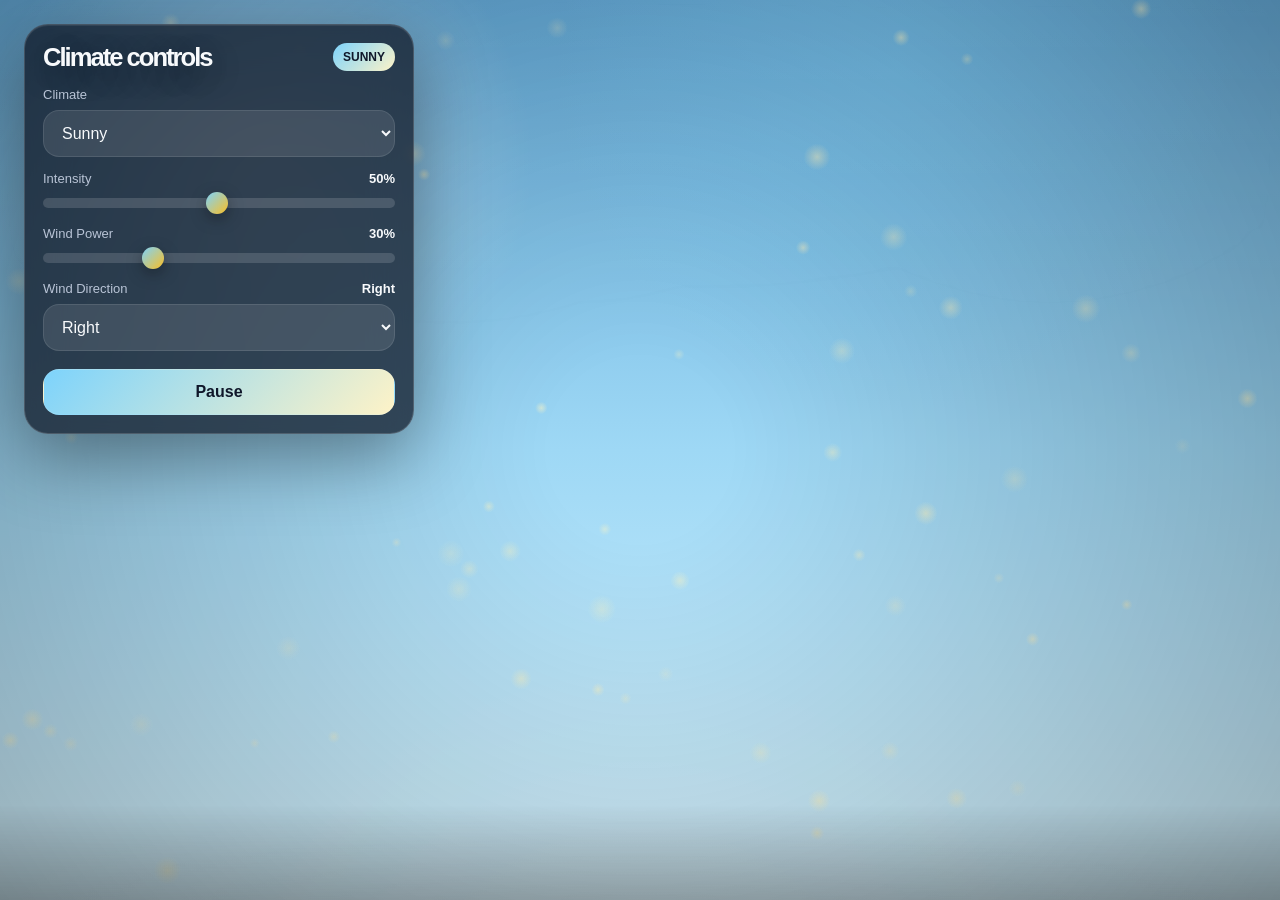
==== index.html @ f3019451 "Motor de Clima na Web, inicio do projeto. *em desenvolvimento*" ====
<!DOCTYPE html>
<html>

<head>
    <meta charset="UTF-8" />
    <meta name="viewport" content="width=device-width, initial-scale=1.0" />
    <title>Climate</title>
    <link rel="stylesheet" href="style.css">
    <link rel="shortcut icon" href="favicon.ico" type="image/x-icon">
</head>

<body class="sunny">
    <canvas id="climateCanvas"></canvas>

    <div class="cloud-layer"></div>
    <div class="flash" id="flash"></div>
    <div class="scene-glow"></div>
    <div class="ground"></div>

    <aside class="panel">
        <div class="panel-header">
            <h1><strong>Climate controls</strong></h1>
            <div class="badge" id="badge">SUNNY</div>
        </div>

        <div class="control">
            <label for="climateOptions">
                Climate
            </label>
            <select id="climateOptions">
                <option value="sunny">Sunny</option>
                <option value="rain">Rain</option>
                <option value="storm">Storm</option>
                <option value="snow">Snow</option>
                <option value="autumn">Autumn Breeze</option>
                <option value="petals">Gale of Petals</option>
            </select>
        </div>

        <div class="control">
            <label for="intensity">
                Intensity
                <span id="intensityValue">50%</span>
            </label>
            <input id="intensity" type="range" min="1" max="100" value="50" />
        </div>

        <div class="control">
            <label for="windPower">
                Wind Power
                <span id="windPowerValue">30%</span>
            </label>
            <input id="windPower" type="range" min="0" max="100" value="30" />
        </div>

        <div class="control">
            <label for="windDirection">
                Wind Direction
                <span id="windDirectionName">Right</span>
            </label>
            <select id="windDirection">
                <option value="right">Right</option>
                <option value="left">Left</option>
            </select>
        </div>

        <button class="primary" id="controlBtn">Pause</button>
    </aside>
    
    <script src="utils.js"></script>
    <script src="main.js"></script>
</body>

</html>
---- style.css ----
:root {
    --panel-bg: rgba(12, 18, 32, 0.72);
    --panel-border: rgba(255, 255, 255, 0.16);
    --text: #f8fafc;
    --muted: #b9c4d6;
    --accent: #7dd3fc;
}

* {
    margin: 0;
    padding: 0;
    box-sizing: border-box;
}

html,
body {
    width: 100%;
    height: 100%;
    margin: 0;
    overflow: hidden;
    font-family: Arial, Helvetica, sans-serif;
    background: #0f172a;
    color: var(--text);
}

select,
input[type="range"],
button {
    width: 100%;
    border: none;
    outline: none;
    font: inherit;
}

select {
    padding: 13px 14px;
    border-radius: 16px;
    color: var(--text);
    background: rgba(255, 255, 255, 0.10);
    border: 1px solid rgba(255, 255, 255, 0.10);
    cursor: pointer;
}

option {
    background: #111827;
    color: white;
}

input[type="range"] {
    appearance: none;
    height: 10px;
    border-radius: 999px;
    background: rgba(255, 255, 255, 0.14);
    cursor: pointer;
}

input[type="range"]::-webkit-slider-thumb {
    appearance: none;
    width: 22px;
    height: 22px;
    border-radius: 50%;
    background: linear-gradient(135deg, #7dd3fc, #fbbf24);
    box-shadow: 0 5px 16px rgba(0, 0, 0, 0.35);
}

button {
    color: #0f172a;
    font-weight: 800;
    margin-top: 18px;
    padding: 13px 14px;
    border-radius: 16px;
    border: 1px solid rgba(255, 255, 255, 0.11);
    background: linear-gradient(135deg, #7dd3fc, #fef3c7);
    cursor: pointer;
    transition: all 0.2s ease-in-out;

    &:hover {
        transform: translateY(-1px);
        background: #7dd3fc;
    }

    &:active {
        transform: translateY(-1px) scale(0.98);
    }
}

canvas {
    position: fixed;
    inset: 0;
    width: 100%;
    height: 100%;
    display: block;
}

body {
    &.sunny .cloud-layer {
        opacity: 0.04;
    }

    &.rain .cloud-layer {
        opacity: 0.35;
    }

    &.storm .cloud-layer {
        opacity: 0.95;
    }

    &.snow .cloud-layer {
        opacity: 0.58;
        filter: blur(12px);
    }

    &.autumn .cloud-layer {
        opacity: 0.16;
    }

    &.petals .cloud-layer {
        opacity: 0.18;
        filter: blur(10px);
    }
}

.flash {
    position: fixed;
    inset: 0;
    pointer-events: none;
    z-index: 2;
    opacity: 0;
    background: rgba(220, 238, 255, 0.95);
    mix-blend-mode: screen;
}

.cloud-layer {
    position: fixed;
    inset: 0;
    pointer-events: none;
    z-index: 1;
    opacity: 0.35;
    transition: opacity 0.7s ease;
    background:
        radial-gradient(ellipse at 15% 18%, rgba(255, 255, 255, 0.13), transparent 34%),
        radial-gradient(ellipse at 45% 14%, rgba(255, 255, 255, 0.11), transparent 35%),
        radial-gradient(ellipse at 82% 20%, rgba(255, 255, 255, 0.12), transparent 34%),
        linear-gradient(180deg, rgba(255, 255, 255, 0.06), transparent 45%);
    filter: blur(8px);
    animation: cloudsMove 18s linear infinite alternate;
}

@keyframes cloudsMove {
    from {
        transform: translateX(-2%);
    }

    to {
        transform: translateX(3%);
    }
}

.scene-glow {
    position: fixed;
    inset: 0;
    pointer-events: none;
    background:
        radial-gradient(circle at 50% 120%, rgba(255, 255, 255, 0.08), transparent 35%),
        linear-gradient(180deg, rgba(255, 255, 255, 0.04), transparent 35%);
    mix-blend-mode: screen;
}

.ground {
    position: fixed;
    left: 0;
    right: 0;
    bottom: 0;
    height: 95px;
    pointer-events: none;
    background:
        linear-gradient(180deg, transparent, rgba(0, 0, 0, 0.28)),
        radial-gradient(ellipse at center bottom, rgba(255, 255, 255, 0.08), transparent 70%);
}

/* ------------------------------------------------------------------------------ */
/* --------------------------------     PANEL     ------------------------------- */
/* ------------------------------------------------------------------------------ */
aside.panel {
    position: fixed;
    left: 24px;
    top: 24px;

    width: 390px;
    padding: 18px;
    border: 1px solid var(--panel-border);
    border-radius: 24px;
    background: var(--panel-bg);
    backdrop-filter: blur(20px);
    z-index: 5;
    box-shadow:
        0 24px 70px rgba(0, 0, 0, 0.38),
        inset 0 1px 0 rgba(255, 255, 255, 0.08);

    .panel-header {
        margin-bottom: 16px;
        display: flex;
        align-items: center;
        justify-content: space-between;
        gap: 14px;

        h1 {
            font-size: 1.6em;
            letter-spacing: -2px;
            line-height: 0.95;
            text-shadow: 0 8px 30px rgba(0, 0, 0, 0.45);
        }

        .badge {
            background: linear-gradient(135deg, #7dd3fc, #fef3c7);
            border-radius: 999px;
            padding: 7px 10px;
            font-size: 12px;
            color: #0f172a;
            font-weight: 800;
            white-space: nowrap;
        }
    }

    .control {
        margin-top: 14px;

        label {
            margin-bottom: 8px;
            color: var(--muted);
            font-size: 13px;

            display: flex;
            justify-content: space-between;
            gap: 12px;

            span:last-child {
                color: var(--text);
                font-weight: 700;
            }
        }
    }
}

@media (max-width: 720px) {
    /* FAZER UM DESIGN PARA O USUÁRIO INFORMANDO QUE É NECESSÁRIO UMA VIEWPORT(TELA) DE LARGURA MAIOR*/
    body {
        display: none;
    }
}
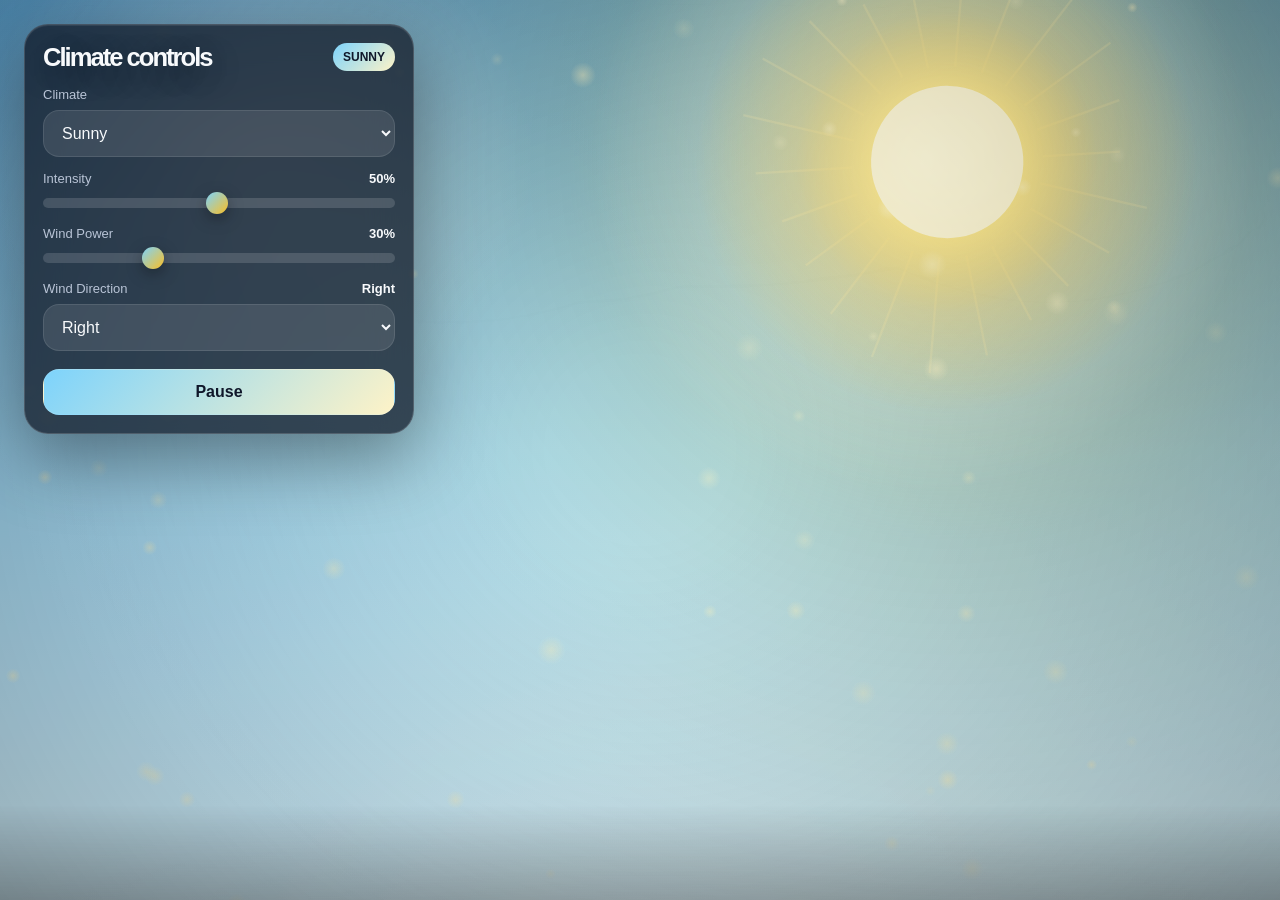
==== commit ec144e01: "Adicionado o Sol no clima ensolarado! Melhorias de design, de lógica e correções de muitos bugs enco" ====
--- a/index.html
+++ b/index.html
@@ -1,5 +1,5 @@
 <!DOCTYPE html>
-<html>
+<html lang="pt-BR">
 
 <head>
     <meta charset="UTF-8" />
@@ -61,14 +61,17 @@
             <select id="windDirection">
                 <option value="right">Right</option>
                 <option value="left">Left</option>
+                <option value="diagonal_right">Diagonal Right</option>
+                <option value="diagonal_left">Diagonal Left</option>
+                <option value="swirl">Swirl</option>
             </select>
         </div>
 
         <button class="primary" id="controlBtn">Pause</button>
     </aside>
-    
+
     <script src="utils.js"></script>
     <script src="main.js"></script>
 </body>
 
-</html>+</html>
--- a/style.css
+++ b/style.css
@@ -1,250 +1,297 @@
 :root {
-    --panel-bg: rgba(12, 18, 32, 0.72);
-    --panel-border: rgba(255, 255, 255, 0.16);
-    --text: #f8fafc;
-    --muted: #b9c4d6;
-    --accent: #7dd3fc;
+  --panel-bg: rgba(12, 18, 32, 0.72);
+  --panel-border: rgba(255, 255, 255, 0.16);
+  --text: #f8fafc;
+  --muted: #b9c4d6;
+  --accent: #7dd3fc;
 }
 
 * {
-    margin: 0;
-    padding: 0;
-    box-sizing: border-box;
+  margin: 0;
+  padding: 0;
+  box-sizing: border-box;
 }
 
 html,
 body {
-    width: 100%;
-    height: 100%;
-    margin: 0;
-    overflow: hidden;
-    font-family: Arial, Helvetica, sans-serif;
-    background: #0f172a;
-    color: var(--text);
+  width: 100%;
+  height: 100%;
+  margin: 0;
+  overflow: hidden;
+  font-family: Arial, Helvetica, sans-serif;
+  background: #0f172a;
+  color: var(--text);
 }
 
 select,
 input[type="range"],
 button {
-    width: 100%;
-    border: none;
-    outline: none;
-    font: inherit;
+  width: 100%;
+  border: none;
+  outline: none;
+  font: inherit;
 }
 
 select {
-    padding: 13px 14px;
-    border-radius: 16px;
-    color: var(--text);
-    background: rgba(255, 255, 255, 0.10);
-    border: 1px solid rgba(255, 255, 255, 0.10);
-    cursor: pointer;
+  padding: 13px 14px;
+  border-radius: 16px;
+  color: var(--text);
+  background: rgba(255, 255, 255, 0.1);
+  border: 1px solid rgba(255, 255, 255, 0.1);
+  cursor: pointer;
 }
 
 option {
-    background: #111827;
-    color: white;
+  background: #111827;
+  color: white;
 }
 
 input[type="range"] {
-    appearance: none;
-    height: 10px;
-    border-radius: 999px;
-    background: rgba(255, 255, 255, 0.14);
-    cursor: pointer;
+  appearance: none;
+  height: 10px;
+  border-radius: 999px;
+  background: rgba(255, 255, 255, 0.14);
+  cursor: pointer;
 }
 
 input[type="range"]::-webkit-slider-thumb {
-    appearance: none;
-    width: 22px;
-    height: 22px;
-    border-radius: 50%;
-    background: linear-gradient(135deg, #7dd3fc, #fbbf24);
-    box-shadow: 0 5px 16px rgba(0, 0, 0, 0.35);
+  appearance: none;
+  width: 22px;
+  height: 22px;
+  border-radius: 50%;
+  background: linear-gradient(135deg, #7dd3fc, #fbbf24);
+  box-shadow: 0 5px 16px rgba(0, 0, 0, 0.35);
+}
+
+input[type="range"]::-moz-range-thumb {
+  width: 22px;
+  height: 22px;
+  border: none;
+  border-radius: 50%;
+  background: linear-gradient(135deg, #7dd3fc, #fbbf24);
+  box-shadow: 0 5px 16px rgba(0, 0, 0, 0.35);
 }
 
 button {
-    color: #0f172a;
-    font-weight: 800;
-    margin-top: 18px;
-    padding: 13px 14px;
-    border-radius: 16px;
-    border: 1px solid rgba(255, 255, 255, 0.11);
-    background: linear-gradient(135deg, #7dd3fc, #fef3c7);
-    cursor: pointer;
-    transition: all 0.2s ease-in-out;
-
-    &:hover {
-        transform: translateY(-1px);
-        background: #7dd3fc;
-    }
-
-    &:active {
-        transform: translateY(-1px) scale(0.98);
-    }
+  color: #0f172a;
+  font-weight: 800;
+  margin-top: 18px;
+  padding: 13px 14px;
+  border-radius: 16px;
+  border: 1px solid rgba(255, 255, 255, 0.11);
+  background: linear-gradient(135deg, #7dd3fc, #fef3c7);
+  cursor: pointer;
+  transition: all 0.2s ease-in-out;
+}
+
+button:hover {
+  transform: translateY(-1px);
+  background: #7dd3fc;
+}
+
+button:active {
+  transform: translateY(-1px) scale(0.98);
 }
 
 canvas {
+  position: fixed;
+  inset: 0;
+  width: 100%;
+  height: 100%;
+  display: block;
+}
+
+body.sunny .cloud-layer {
+  opacity: 0.04;
+}
+
+body.rain .cloud-layer {
+  opacity: 0.35;
+}
+
+body.storm .cloud-layer {
+  opacity: 0.95;
+}
+
+body.snow .cloud-layer {
+  opacity: 0.22;
+  filter: blur(18px);
+  background:
+    radial-gradient(ellipse at 18% 16%, rgba(255, 255, 255, 0.2), transparent 38%),
+    radial-gradient(ellipse at 54% 12%, rgba(230, 244, 252, 0.18), transparent 42%),
+    radial-gradient(ellipse at 86% 20%, rgba(255, 255, 255, 0.18), transparent 38%),
+    linear-gradient(180deg, rgba(255, 255, 255, 0.1), transparent 48%);
+}
+
+body.autumn .cloud-layer {
+  opacity: 0.16;
+}
+
+body.petals .cloud-layer {
+  opacity: 0.16;
+  filter: blur(10px);
+}
+
+.flash {
+  position: fixed;
+  inset: 0;
+  pointer-events: none;
+  z-index: 2;
+  opacity: 0;
+  background: rgba(220, 238, 255, 0.95);
+  mix-blend-mode: screen;
+}
+
+.cloud-layer {
+  position: fixed;
+  inset: 0;
+  pointer-events: none;
+  z-index: 1;
+  opacity: 0.35;
+  transition: opacity 0.7s ease, filter 0.7s ease, background 0.7s ease;
+  background:
+    radial-gradient(ellipse at 15% 18%, rgba(255, 255, 255, 0.13), transparent 34%),
+    radial-gradient(ellipse at 45% 14%, rgba(255, 255, 255, 0.11), transparent 35%),
+    radial-gradient(ellipse at 82% 20%, rgba(255, 255, 255, 0.12), transparent 34%),
+    linear-gradient(180deg, rgba(255, 255, 255, 0.06), transparent 45%);
+  filter: blur(8px);
+  animation: cloudsMove 18s linear infinite alternate;
+}
+
+@keyframes cloudsMove {
+  from {
+    transform: translateX(-2%);
+  }
+
+  to {
+    transform: translateX(3%);
+  }
+}
+
+.scene-glow {
+  position: fixed;
+  inset: 0;
+  pointer-events: none;
+  background:
+    radial-gradient(circle at 50% 120%, rgba(255, 255, 255, 0.08), transparent 35%),
+    linear-gradient(180deg, rgba(255, 255, 255, 0.04), transparent 35%);
+  mix-blend-mode: screen;
+  transition: background 0.7s ease, opacity 0.7s ease;
+}
+
+body.snow .scene-glow {
+  opacity: 0.62;
+  background:
+    radial-gradient(circle at 50% 110%, rgba(255, 255, 255, 0.32), transparent 42%),
+    linear-gradient(180deg, rgba(255, 255, 255, 0.13), rgba(235, 246, 252, 0.08) 44%, transparent 75%);
+}
+
+body.sunny .scene-glow {
+  background:
+    radial-gradient(circle at 72% 18%, rgba(255, 246, 196, 0.42), transparent 28%),
+    radial-gradient(circle at 50% 120%, rgba(255, 255, 255, 0.08), transparent 35%);
+}
+
+.ground {
+  position: fixed;
+  left: 0;
+  right: 0;
+  bottom: 0;
+  height: 95px;
+  pointer-events: none;
+  background:
+    linear-gradient(180deg, transparent, rgba(0, 0, 0, 0.28)),
+    radial-gradient(ellipse at center bottom, rgba(255, 255, 255, 0.08), transparent 70%);
+  transition: background 0.7s ease, opacity 0.7s ease;
+}
+
+body.snow .ground {
+  opacity: 0.45;
+  background:
+    linear-gradient(180deg, transparent, rgba(185, 209, 220, 0.16)),
+    radial-gradient(ellipse at center bottom, rgba(255, 255, 255, 0.34), transparent 72%);
+}
+
+aside.panel {
+  position: fixed;
+  left: 24px;
+  top: 24px;
+  width: 390px;
+  padding: 18px;
+  border: 1px solid var(--panel-border);
+  border-radius: 24px;
+  background: var(--panel-bg);
+  backdrop-filter: blur(20px);
+  z-index: 5;
+  box-shadow:
+    0 24px 70px rgba(0, 0, 0, 0.38),
+    inset 0 1px 0 rgba(255, 255, 255, 0.08);
+}
+
+.panel-header {
+  margin-bottom: 16px;
+  display: flex;
+  align-items: center;
+  justify-content: space-between;
+  gap: 14px;
+}
+
+.panel-header h1 {
+  font-size: 1.6em;
+  letter-spacing: -2px;
+  line-height: 0.95;
+  text-shadow: 0 8px 30px rgba(0, 0, 0, 0.45);
+}
+
+.badge {
+  background: linear-gradient(135deg, #7dd3fc, #fef3c7);
+  border-radius: 999px;
+  padding: 7px 10px;
+  font-size: 12px;
+  color: #0f172a;
+  font-weight: 800;
+  white-space: nowrap;
+}
+
+.control {
+  margin-top: 14px;
+}
+
+.control label {
+  margin-bottom: 8px;
+  color: var(--muted);
+  font-size: 13px;
+  display: flex;
+  justify-content: space-between;
+  gap: 12px;
+}
+
+.control label span:last-child {
+  color: var(--text);
+  font-weight: 700;
+}
+
+@media (max-width: 720px) {
+  body::before {
+    content: "Use uma tela maior para visualizar os controles climáticos.";
     position: fixed;
     inset: 0;
-    width: 100%;
-    height: 100%;
-    display: block;
-}
-
-body {
-    &.sunny .cloud-layer {
-        opacity: 0.04;
-    }
-
-    &.rain .cloud-layer {
-        opacity: 0.35;
-    }
-
-    &.storm .cloud-layer {
-        opacity: 0.95;
-    }
-
-    &.snow .cloud-layer {
-        opacity: 0.58;
-        filter: blur(12px);
-    }
-
-    &.autumn .cloud-layer {
-        opacity: 0.16;
-    }
-
-    &.petals .cloud-layer {
-        opacity: 0.18;
-        filter: blur(10px);
-    }
-}
-
-.flash {
-    position: fixed;
-    inset: 0;
-    pointer-events: none;
-    z-index: 2;
-    opacity: 0;
-    background: rgba(220, 238, 255, 0.95);
-    mix-blend-mode: screen;
-}
-
-.cloud-layer {
-    position: fixed;
-    inset: 0;
-    pointer-events: none;
-    z-index: 1;
-    opacity: 0.35;
-    transition: opacity 0.7s ease;
-    background:
-        radial-gradient(ellipse at 15% 18%, rgba(255, 255, 255, 0.13), transparent 34%),
-        radial-gradient(ellipse at 45% 14%, rgba(255, 255, 255, 0.11), transparent 35%),
-        radial-gradient(ellipse at 82% 20%, rgba(255, 255, 255, 0.12), transparent 34%),
-        linear-gradient(180deg, rgba(255, 255, 255, 0.06), transparent 45%);
-    filter: blur(8px);
-    animation: cloudsMove 18s linear infinite alternate;
-}
-
-@keyframes cloudsMove {
-    from {
-        transform: translateX(-2%);
-    }
-
-    to {
-        transform: translateX(3%);
-    }
-}
-
-.scene-glow {
-    position: fixed;
-    inset: 0;
-    pointer-events: none;
-    background:
-        radial-gradient(circle at 50% 120%, rgba(255, 255, 255, 0.08), transparent 35%),
-        linear-gradient(180deg, rgba(255, 255, 255, 0.04), transparent 35%);
-    mix-blend-mode: screen;
-}
-
-.ground {
-    position: fixed;
-    left: 0;
-    right: 0;
-    bottom: 0;
-    height: 95px;
-    pointer-events: none;
-    background:
-        linear-gradient(180deg, transparent, rgba(0, 0, 0, 0.28)),
-        radial-gradient(ellipse at center bottom, rgba(255, 255, 255, 0.08), transparent 70%);
-}
-
-/* ------------------------------------------------------------------------------ */
-/* --------------------------------     PANEL     ------------------------------- */
-/* ------------------------------------------------------------------------------ */
-aside.panel {
-    position: fixed;
-    left: 24px;
-    top: 24px;
-
-    width: 390px;
-    padding: 18px;
-    border: 1px solid var(--panel-border);
-    border-radius: 24px;
-    background: var(--panel-bg);
-    backdrop-filter: blur(20px);
-    z-index: 5;
-    box-shadow:
-        0 24px 70px rgba(0, 0, 0, 0.38),
-        inset 0 1px 0 rgba(255, 255, 255, 0.08);
-
-    .panel-header {
-        margin-bottom: 16px;
-        display: flex;
-        align-items: center;
-        justify-content: space-between;
-        gap: 14px;
-
-        h1 {
-            font-size: 1.6em;
-            letter-spacing: -2px;
-            line-height: 0.95;
-            text-shadow: 0 8px 30px rgba(0, 0, 0, 0.45);
-        }
-
-        .badge {
-            background: linear-gradient(135deg, #7dd3fc, #fef3c7);
-            border-radius: 999px;
-            padding: 7px 10px;
-            font-size: 12px;
-            color: #0f172a;
-            font-weight: 800;
-            white-space: nowrap;
-        }
-    }
-
-    .control {
-        margin-top: 14px;
-
-        label {
-            margin-bottom: 8px;
-            color: var(--muted);
-            font-size: 13px;
-
-            display: flex;
-            justify-content: space-between;
-            gap: 12px;
-
-            span:last-child {
-                color: var(--text);
-                font-weight: 700;
-            }
-        }
-    }
-}
-
-@media (max-width: 720px) {
-    /* FAZER UM DESIGN PARA O USUÁRIO INFORMANDO QUE É NECESSÁRIO UMA VIEWPORT(TELA) DE LARGURA MAIOR*/
-    body {
-        display: none;
-    }
-}+    display: grid;
+    place-items: center;
+    padding: 30px;
+    text-align: center;
+    font-weight: 800;
+    background: #0f172a;
+    color: white;
+    z-index: 999;
+  }
+
+  canvas,
+  .cloud-layer,
+  .flash,
+  .scene-glow,
+  .ground,
+  aside.panel {
+    display: none;
+  }
+}
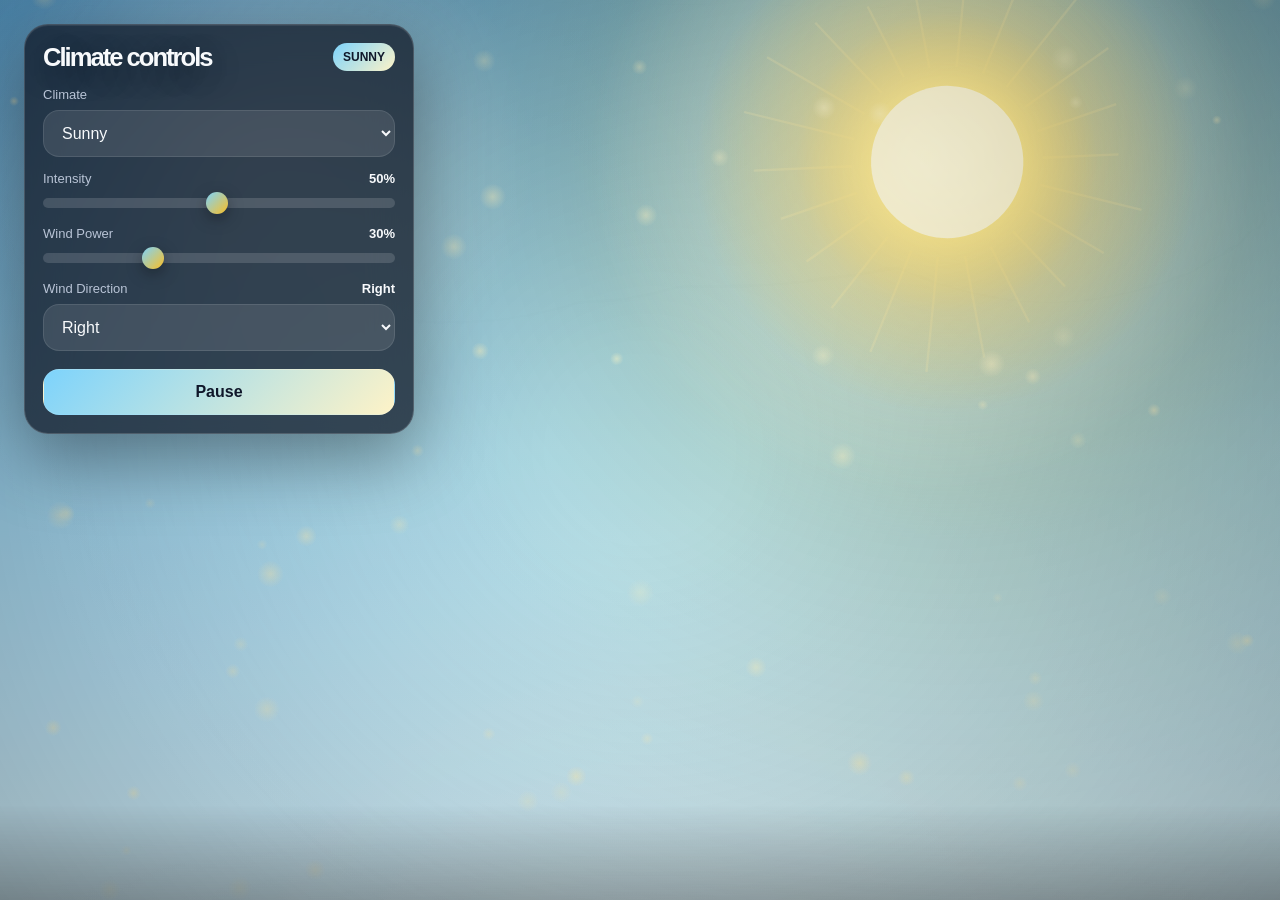
==== commit 3865bfd2: "Noite Estrelada adicionada na listagem de climas. Melhorias visuais foram realizadas em todos os cli" ====
--- a/index.html
+++ b/index.html
@@ -34,6 +34,7 @@
                 <option value="snow">Snow</option>
                 <option value="autumn">Autumn Breeze</option>
                 <option value="petals">Gale of Petals</option>
+                <option value="starry">Starry Night</option>
             </select>
         </div>
 
@@ -53,7 +54,7 @@
             <input id="windPower" type="range" min="0" max="100" value="30" />
         </div>
 
-        <div class="control">
+        <div class="control" id="windDirectionControl">
             <label for="windDirection">
                 Wind Direction
                 <span id="windDirectionName">Right</span>
--- a/style.css
+++ b/style.css
@@ -39,6 +39,18 @@
   background: rgba(255, 255, 255, 0.1);
   border: 1px solid rgba(255, 255, 255, 0.1);
   cursor: pointer;
+  transition: opacity 0.2s ease, filter 0.2s ease, border-color 0.2s ease;
+}
+
+select:disabled {
+  opacity: 0.48;
+  cursor: not-allowed;
+  filter: saturate(0.55);
+  border-color: rgba(255, 255, 255, 0.07);
+}
+
+.control.is-disabled label span:last-child {
+  color: #94a3b8;
 }
 
 option {
@@ -114,22 +126,24 @@
 }
 
 body.snow .cloud-layer {
-  opacity: 0.22;
-  filter: blur(18px);
-  background:
-    radial-gradient(ellipse at 18% 16%, rgba(255, 255, 255, 0.2), transparent 38%),
-    radial-gradient(ellipse at 54% 12%, rgba(230, 244, 252, 0.18), transparent 42%),
-    radial-gradient(ellipse at 86% 20%, rgba(255, 255, 255, 0.18), transparent 38%),
-    linear-gradient(180deg, rgba(255, 255, 255, 0.1), transparent 48%);
-}
-
-body.autumn .cloud-layer {
-  opacity: 0.16;
-}
-
+  opacity: 0.34;
+  filter: blur(18px) saturate(0.85);
+  background:
+    radial-gradient(ellipse at 12% 18%, rgba(197, 222, 237, 0.18), transparent 38%),
+    radial-gradient(ellipse at 50% 10%, rgba(232, 245, 250, 0.15), transparent 45%),
+    radial-gradient(ellipse at 88% 22%, rgba(162, 194, 213, 0.13), transparent 40%),
+    linear-gradient(180deg, rgba(205, 226, 238, 0.10), rgba(71, 94, 113, 0.08) 48%, transparent 78%);
+}
+
+body.autumn .cloud-layer,
 body.petals .cloud-layer {
   opacity: 0.16;
   filter: blur(10px);
+}
+
+body.starry .cloud-layer {
+  opacity: 0.03;
+  filter: blur(12px);
 }
 
 .flash {
@@ -180,16 +194,24 @@
 }
 
 body.snow .scene-glow {
-  opacity: 0.62;
-  background:
-    radial-gradient(circle at 50% 110%, rgba(255, 255, 255, 0.32), transparent 42%),
-    linear-gradient(180deg, rgba(255, 255, 255, 0.13), rgba(235, 246, 252, 0.08) 44%, transparent 75%);
+  opacity: 0.74;
+  background:
+    radial-gradient(circle at 48% 105%, rgba(225, 244, 250, 0.26), transparent 44%),
+    radial-gradient(circle at 80% 12%, rgba(255, 255, 255, 0.12), transparent 28%),
+    linear-gradient(180deg, rgba(200, 224, 238, 0.08), rgba(255, 255, 255, 0.06) 42%, transparent 82%);
 }
 
 body.sunny .scene-glow {
   background:
     radial-gradient(circle at 72% 18%, rgba(255, 246, 196, 0.42), transparent 28%),
     radial-gradient(circle at 50% 120%, rgba(255, 255, 255, 0.08), transparent 35%);
+}
+
+body.starry .scene-glow {
+  opacity: 0.78;
+  background:
+    radial-gradient(circle at 78% 16%, rgba(215, 234, 255, 0.20), transparent 22%),
+    radial-gradient(circle at 50% 125%, rgba(92, 127, 180, 0.16), transparent 38%);
 }
 
 .ground {
@@ -206,10 +228,17 @@
 }
 
 body.snow .ground {
-  opacity: 0.45;
-  background:
-    linear-gradient(180deg, transparent, rgba(185, 209, 220, 0.16)),
-    radial-gradient(ellipse at center bottom, rgba(255, 255, 255, 0.34), transparent 72%);
+  opacity: 0.5;
+  background:
+    linear-gradient(180deg, transparent, rgba(38, 63, 83, 0.18)),
+    radial-gradient(ellipse at center bottom, rgba(231, 245, 250, 0.30), transparent 72%);
+}
+
+body.starry .ground {
+  opacity: 0.35;
+  background:
+    linear-gradient(180deg, transparent, rgba(0, 0, 0, 0.55)),
+    radial-gradient(ellipse at center bottom, rgba(74, 103, 162, 0.16), transparent 70%);
 }
 
 aside.panel {
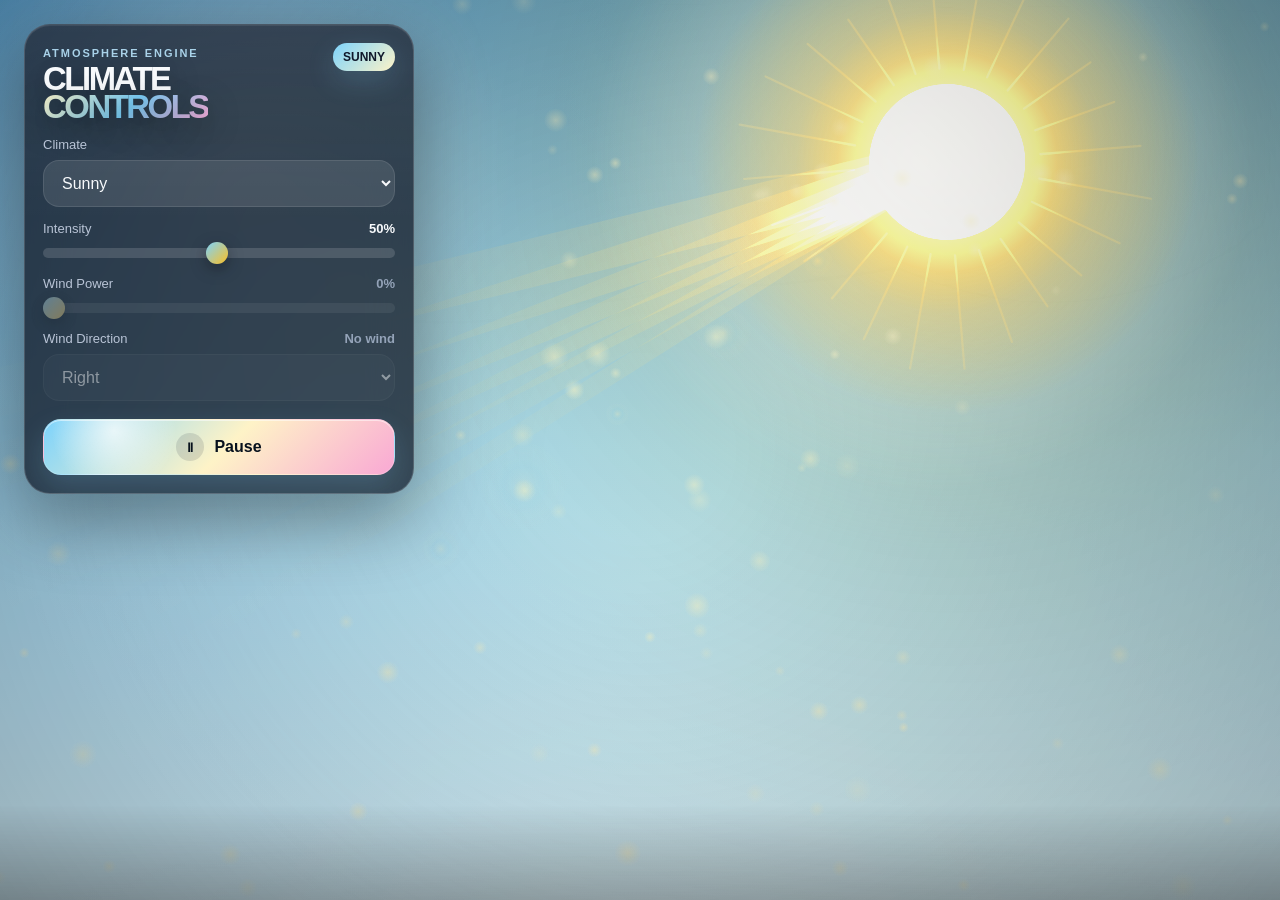
==== commit 27799f6c: "Tempestade de areia adicionada na listagem de climas. Lógica de POO adicionada ao projeto, para melh" ====
--- a/index.html
+++ b/index.html
@@ -12,14 +12,26 @@
 <body class="sunny">
     <canvas id="climateCanvas"></canvas>
 
-    <div class="cloud-layer"></div>
-    <div class="flash" id="flash"></div>
-    <div class="scene-glow"></div>
-    <div class="ground"></div>
+    <div class="cloud-layer" aria-hidden="true"></div>
+    <div class="flash" id="flash" aria-hidden="true"></div>
+    <div class="scene-glow" aria-hidden="true"></div>
+    <div class="ground" aria-hidden="true"></div>
+
+    <div class="desert-easter-egg" aria-hidden="true">
+        <div class="cactus-shadow"></div>
+        <div class="cactus">
+            <span class="cactus-arm cactus-arm-left"></span>
+            <span class="cactus-arm cactus-arm-right"></span>
+            <span class="cactus-flower"></span>
+        </div>
+    </div>
 
     <aside class="panel">
         <div class="panel-header">
-            <h1><strong>Climate controls</strong></h1>
+            <div>
+                <span class="eyebrow">Atmosphere Engine</span>
+                <h1>Climate<br><strong>Controls</strong></h1>
+            </div>
             <div class="badge" id="badge">SUNNY</div>
         </div>
 
@@ -34,7 +46,7 @@
                 <option value="snow">Snow</option>
                 <option value="autumn">Autumn Breeze</option>
                 <option value="petals">Gale of Petals</option>
-                <option value="starry">Starry Night</option>
+                <option value="sandstorm">Sandstorm</option>
             </select>
         </div>
 
@@ -46,7 +58,7 @@
             <input id="intensity" type="range" min="1" max="100" value="50" />
         </div>
 
-        <div class="control">
+        <div class="control" id="windPowerControl">
             <label for="windPower">
                 Wind Power
                 <span id="windPowerValue">30%</span>
@@ -64,14 +76,18 @@
                 <option value="left">Left</option>
                 <option value="diagonal_right">Diagonal Right</option>
                 <option value="diagonal_left">Diagonal Left</option>
-                <option value="swirl">Swirl</option>
+                <option value="swirl" disabled>Swirl (auto)</option>
             </select>
         </div>
 
-        <button class="primary" id="controlBtn">Pause</button>
+        <button class="primary" id="controlBtn" type="button">
+            <span class="btn-icon">Ⅱ</span>
+            <span class="btn-text">Pause</span>
+        </button>
     </aside>
 
     <script src="utils.js"></script>
+    <script src="Climate.js"></script>
     <script src="main.js"></script>
 </body>
 
--- a/style.css
+++ b/style.css
@@ -36,26 +36,31 @@
   padding: 13px 14px;
   border-radius: 16px;
   color: var(--text);
-  background: rgba(255, 255, 255, 0.1);
-  border: 1px solid rgba(255, 255, 255, 0.1);
+  background: rgba(255, 255, 255, 0.10);
+  border: 1px solid rgba(255, 255, 255, 0.10);
   cursor: pointer;
-  transition: opacity 0.2s ease, filter 0.2s ease, border-color 0.2s ease;
-}
-
-select:disabled {
+  transition: opacity 0.2s ease, filter 0.2s ease, border-color 0.2s ease, background 0.2s ease;
+}
+
+select:disabled,
+input[type="range"]:disabled {
   opacity: 0.48;
   cursor: not-allowed;
   filter: saturate(0.55);
+}
+
+select:disabled {
   border-color: rgba(255, 255, 255, 0.07);
-}
-
-.control.is-disabled label span:last-child {
-  color: #94a3b8;
+  background: rgba(255, 255, 255, 0.055);
 }
 
 option {
   background: #111827;
   color: white;
+}
+
+option:disabled {
+  color: #8aa0b8;
 }
 
 input[type="range"] {
@@ -84,66 +89,12 @@
   box-shadow: 0 5px 16px rgba(0, 0, 0, 0.35);
 }
 
-button {
-  color: #0f172a;
-  font-weight: 800;
-  margin-top: 18px;
-  padding: 13px 14px;
-  border-radius: 16px;
-  border: 1px solid rgba(255, 255, 255, 0.11);
-  background: linear-gradient(135deg, #7dd3fc, #fef3c7);
-  cursor: pointer;
-  transition: all 0.2s ease-in-out;
-}
-
-button:hover {
-  transform: translateY(-1px);
-  background: #7dd3fc;
-}
-
-button:active {
-  transform: translateY(-1px) scale(0.98);
-}
-
 canvas {
   position: fixed;
   inset: 0;
   width: 100%;
   height: 100%;
   display: block;
-}
-
-body.sunny .cloud-layer {
-  opacity: 0.04;
-}
-
-body.rain .cloud-layer {
-  opacity: 0.35;
-}
-
-body.storm .cloud-layer {
-  opacity: 0.95;
-}
-
-body.snow .cloud-layer {
-  opacity: 0.34;
-  filter: blur(18px) saturate(0.85);
-  background:
-    radial-gradient(ellipse at 12% 18%, rgba(197, 222, 237, 0.18), transparent 38%),
-    radial-gradient(ellipse at 50% 10%, rgba(232, 245, 250, 0.15), transparent 45%),
-    radial-gradient(ellipse at 88% 22%, rgba(162, 194, 213, 0.13), transparent 40%),
-    linear-gradient(180deg, rgba(205, 226, 238, 0.10), rgba(71, 94, 113, 0.08) 48%, transparent 78%);
-}
-
-body.autumn .cloud-layer,
-body.petals .cloud-layer {
-  opacity: 0.16;
-  filter: blur(10px);
-}
-
-body.starry .cloud-layer {
-  opacity: 0.03;
-  filter: blur(12px);
 }
 
 .flash {
@@ -173,13 +124,46 @@
 }
 
 @keyframes cloudsMove {
-  from {
-    transform: translateX(-2%);
-  }
-
-  to {
-    transform: translateX(3%);
-  }
+  from { transform: translateX(-2%); }
+  to { transform: translateX(3%); }
+}
+
+body.sunny .cloud-layer {
+  opacity: 0.04;
+}
+
+body.rain .cloud-layer {
+  opacity: 0.35;
+}
+
+body.storm .cloud-layer {
+  opacity: 0.95;
+}
+
+body.snow .cloud-layer {
+  opacity: 0.30;
+  filter: blur(18px) saturate(0.78);
+  background:
+    radial-gradient(ellipse at 12% 18%, rgba(220, 238, 246, 0.18), transparent 40%),
+    radial-gradient(ellipse at 54% 10%, rgba(245, 252, 255, 0.12), transparent 46%),
+    radial-gradient(ellipse at 88% 22%, rgba(165, 194, 211, 0.13), transparent 42%),
+    linear-gradient(180deg, rgba(205, 226, 238, 0.09), rgba(72, 91, 106, 0.08) 48%, transparent 78%);
+}
+
+body.autumn .cloud-layer,
+body.petals .cloud-layer {
+  opacity: 0.17;
+  filter: blur(10px);
+}
+
+body.sandstorm .cloud-layer {
+  opacity: 0.34;
+  filter: blur(13px) sepia(0.35) saturate(1.15);
+  background:
+    radial-gradient(ellipse at 12% 28%, rgba(254, 215, 170, 0.16), transparent 38%),
+    radial-gradient(ellipse at 58% 18%, rgba(217, 119, 6, 0.13), transparent 40%),
+    radial-gradient(ellipse at 90% 22%, rgba(120, 53, 15, 0.18), transparent 42%),
+    linear-gradient(180deg, rgba(251, 191, 36, 0.10), rgba(146, 64, 14, 0.15) 58%, transparent 82%);
 }
 
 .scene-glow {
@@ -193,25 +177,26 @@
   transition: background 0.7s ease, opacity 0.7s ease;
 }
 
+body.sunny .scene-glow {
+  background:
+    radial-gradient(circle at 72% 18%, rgba(255, 246, 196, 0.46), transparent 28%),
+    radial-gradient(circle at 50% 120%, rgba(255, 255, 255, 0.08), transparent 35%);
+}
+
 body.snow .scene-glow {
-  opacity: 0.74;
-  background:
-    radial-gradient(circle at 48% 105%, rgba(225, 244, 250, 0.26), transparent 44%),
+  opacity: 0.76;
+  background:
+    radial-gradient(circle at 48% 105%, rgba(225, 244, 250, 0.28), transparent 44%),
     radial-gradient(circle at 80% 12%, rgba(255, 255, 255, 0.12), transparent 28%),
     linear-gradient(180deg, rgba(200, 224, 238, 0.08), rgba(255, 255, 255, 0.06) 42%, transparent 82%);
 }
 
-body.sunny .scene-glow {
-  background:
-    radial-gradient(circle at 72% 18%, rgba(255, 246, 196, 0.42), transparent 28%),
-    radial-gradient(circle at 50% 120%, rgba(255, 255, 255, 0.08), transparent 35%);
-}
-
-body.starry .scene-glow {
-  opacity: 0.78;
-  background:
-    radial-gradient(circle at 78% 16%, rgba(215, 234, 255, 0.20), transparent 22%),
-    radial-gradient(circle at 50% 125%, rgba(92, 127, 180, 0.16), transparent 38%);
+body.sandstorm .scene-glow {
+  opacity: 0.68;
+  background:
+    radial-gradient(circle at 72% 16%, rgba(255, 220, 145, 0.20), transparent 28%),
+    radial-gradient(circle at 50% 115%, rgba(124, 75, 31, 0.30), transparent 42%);
+  mix-blend-mode: soft-light;
 }
 
 .ground {
@@ -228,17 +213,144 @@
 }
 
 body.snow .ground {
-  opacity: 0.5;
+  opacity: 0.50;
   background:
     linear-gradient(180deg, transparent, rgba(38, 63, 83, 0.18)),
     radial-gradient(ellipse at center bottom, rgba(231, 245, 250, 0.30), transparent 72%);
 }
 
-body.starry .ground {
-  opacity: 0.35;
-  background:
-    linear-gradient(180deg, transparent, rgba(0, 0, 0, 0.55)),
-    radial-gradient(ellipse at center bottom, rgba(74, 103, 162, 0.16), transparent 70%);
+body.sandstorm .ground {
+  opacity: 0.78;
+  height: 130px;
+  background:
+    linear-gradient(180deg, transparent, rgba(80, 49, 23, 0.32)),
+    radial-gradient(ellipse at center bottom, rgba(204, 132, 55, 0.52), transparent 74%);
+}
+
+.desert-easter-egg {
+  position: fixed;
+  right: 11%;
+  bottom: 66px;
+  width: 92px;
+  height: 184px;
+  pointer-events: none;
+  z-index: 3;
+  opacity: 0;
+  transform-origin: 50% 100%;
+  transition: opacity 0.55s ease;
+}
+
+body.sandstorm .desert-easter-egg {
+  opacity: 1;
+  animation: cactusResist 1.45s ease-in-out infinite alternate;
+}
+
+.cactus-shadow {
+  position: absolute;
+  left: -12px;
+  right: -16px;
+  bottom: -8px;
+  height: 18px;
+  border-radius: 50%;
+  background: rgba(59, 36, 18, 0.36);
+  filter: blur(8px);
+}
+
+.cactus {
+  position: absolute;
+  left: 34px;
+  bottom: 0;
+  width: 28px;
+  height: 142px;
+  border-radius: 18px 18px 10px 10px;
+  background:
+    linear-gradient(90deg, rgba(255, 255, 255, 0.18), transparent 28%, rgba(0, 0, 0, 0.16) 78%),
+    linear-gradient(180deg, #2f8b57, #1f6a43);
+  box-shadow:
+    inset 4px 0 0 rgba(255, 255, 255, 0.08),
+    inset -5px 0 0 rgba(0, 0, 0, 0.12),
+    0 12px 24px rgba(0, 0, 0, 0.25);
+}
+
+.cactus::before,
+.cactus::after {
+  content: "";
+  position: absolute;
+  top: 10px;
+  bottom: 12px;
+  width: 2px;
+  border-radius: 999px;
+  background: rgba(215, 255, 221, 0.22);
+}
+
+.cactus::before { left: 8px; }
+.cactus::after { right: 8px; }
+
+.cactus-arm {
+  position: absolute;
+  width: 22px;
+  height: 58px;
+  border-radius: 18px 18px 10px 10px;
+  background:
+    linear-gradient(90deg, rgba(255, 255, 255, 0.14), transparent 36%, rgba(0, 0, 0, 0.12) 82%),
+    linear-gradient(180deg, #318d58, #1f6a43);
+}
+
+.cactus-arm-left {
+  left: -22px;
+  top: 54px;
+  transform: rotate(-8deg);
+}
+
+.cactus-arm-left::after,
+.cactus-arm-right::after {
+  content: "";
+  position: absolute;
+  width: 24px;
+  height: 17px;
+  bottom: 0;
+  background: inherit;
+}
+
+.cactus-arm-left::after {
+  right: -14px;
+  border-radius: 0 0 999px 999px;
+}
+
+.cactus-arm-right {
+  right: -22px;
+  top: 74px;
+  transform: rotate(10deg);
+}
+
+.cactus-arm-right::after {
+  left: -14px;
+  border-radius: 0 0 999px 999px;
+}
+
+.cactus-flower {
+  position: absolute;
+  left: 4px;
+  top: -13px;
+  width: 20px;
+  height: 20px;
+  background:
+    radial-gradient(circle at 50% 50%, #fef08a 0 18%, transparent 19%),
+    radial-gradient(circle at 50% 18%, #fb7185 0 24%, transparent 25%),
+    radial-gradient(circle at 82% 50%, #fb7185 0 24%, transparent 25%),
+    radial-gradient(circle at 50% 82%, #fb7185 0 24%, transparent 25%),
+    radial-gradient(circle at 18% 50%, #fb7185 0 24%, transparent 25%);
+  animation: flowerShake 0.34s ease-in-out infinite alternate;
+}
+
+@keyframes cactusResist {
+  from { transform: skewX(-3deg) translateX(0); }
+  to { transform: skewX(-9deg) translateX(-6px); }
+}
+
+@keyframes flowerShake {
+  from { transform: rotate(-8deg) translateX(0); }
+  to { transform: rotate(12deg) translateX(-2px); }
 }
 
 aside.panel {
@@ -248,8 +360,10 @@
   width: 390px;
   padding: 18px;
   border: 1px solid var(--panel-border);
-  border-radius: 24px;
-  background: var(--panel-bg);
+  border-radius: 26px;
+  background:
+    linear-gradient(180deg, rgba(255,255,255,0.055), transparent 42%),
+    var(--panel-bg);
   backdrop-filter: blur(20px);
   z-index: 5;
   box-shadow:
@@ -260,16 +374,37 @@
 .panel-header {
   margin-bottom: 16px;
   display: flex;
-  align-items: center;
+  align-items: flex-start;
   justify-content: space-between;
   gap: 14px;
 }
 
+.eyebrow {
+  display: inline-flex;
+  margin-bottom: 6px;
+  color: #bae6fd;
+  font-size: 11px;
+  font-weight: 800;
+  letter-spacing: 0.18em;
+  text-transform: uppercase;
+  opacity: 0.88;
+}
+
 .panel-header h1 {
-  font-size: 1.6em;
-  letter-spacing: -2px;
-  line-height: 0.95;
-  text-shadow: 0 8px 30px rgba(0, 0, 0, 0.45);
+  font-size: 2.05rem;
+  letter-spacing: -2.4px;
+  line-height: 0.86;
+  font-weight: 900;
+  text-transform: uppercase;
+  color: #f8fafc;
+  text-shadow: 0 10px 32px rgba(0, 0, 0, 0.45);
+}
+
+.panel-header h1 strong {
+  color: transparent;
+  background: linear-gradient(135deg, #fef3c7 0%, #7dd3fc 52%, #f9a8d4 100%);
+  -webkit-background-clip: text;
+  background-clip: text;
 }
 
 .badge {
@@ -278,8 +413,9 @@
   padding: 7px 10px;
   font-size: 12px;
   color: #0f172a;
-  font-weight: 800;
+  font-weight: 900;
   white-space: nowrap;
+  box-shadow: 0 10px 28px rgba(125, 211, 252, 0.18);
 }
 
 .control {
@@ -298,6 +434,69 @@
 .control label span:last-child {
   color: var(--text);
   font-weight: 700;
+}
+
+.control.is-disabled label span:last-child {
+  color: #94a3b8;
+}
+
+button.primary {
+  position: relative;
+  overflow: hidden;
+  display: flex;
+  align-items: center;
+  justify-content: center;
+  gap: 10px;
+  color: #07111d;
+  font-weight: 900;
+  margin-top: 18px;
+  padding: 13px 14px;
+  border-radius: 18px;
+  border: 1px solid rgba(255, 255, 255, 0.18);
+  background:
+    radial-gradient(circle at 20% 20%, rgba(255,255,255,0.72), transparent 22%),
+    linear-gradient(135deg, #7dd3fc, #fef3c7 52%, #f9a8d4);
+  cursor: pointer;
+  transition: transform 0.18s ease, box-shadow 0.18s ease, filter 0.18s ease;
+  box-shadow:
+    0 12px 28px rgba(125, 211, 252, 0.18),
+    inset 0 1px 0 rgba(255,255,255,0.52);
+}
+
+button.primary::after {
+  content: "";
+  position: absolute;
+  inset: 0;
+  background: linear-gradient(90deg, transparent, rgba(255,255,255,0.36), transparent);
+  transform: translateX(-120%);
+  transition: transform 0.55s ease;
+}
+
+button.primary:hover {
+  transform: translateY(-2px);
+  filter: saturate(1.08);
+  box-shadow:
+    0 18px 38px rgba(125, 211, 252, 0.24),
+    inset 0 1px 0 rgba(255,255,255,0.58);
+}
+
+button.primary:hover::after {
+  transform: translateX(120%);
+}
+
+button.primary:active {
+  transform: translateY(0) scale(0.985);
+}
+
+.btn-icon {
+  display: inline-grid;
+  place-items: center;
+  width: 28px;
+  height: 28px;
+  border-radius: 999px;
+  background: rgba(15, 23, 42, 0.12);
+  font-size: 13px;
+  line-height: 1;
 }
 
 @media (max-width: 720px) {
@@ -320,6 +519,7 @@
   .flash,
   .scene-glow,
   .ground,
+  .desert-easter-egg,
   aside.panel {
     display: none;
   }
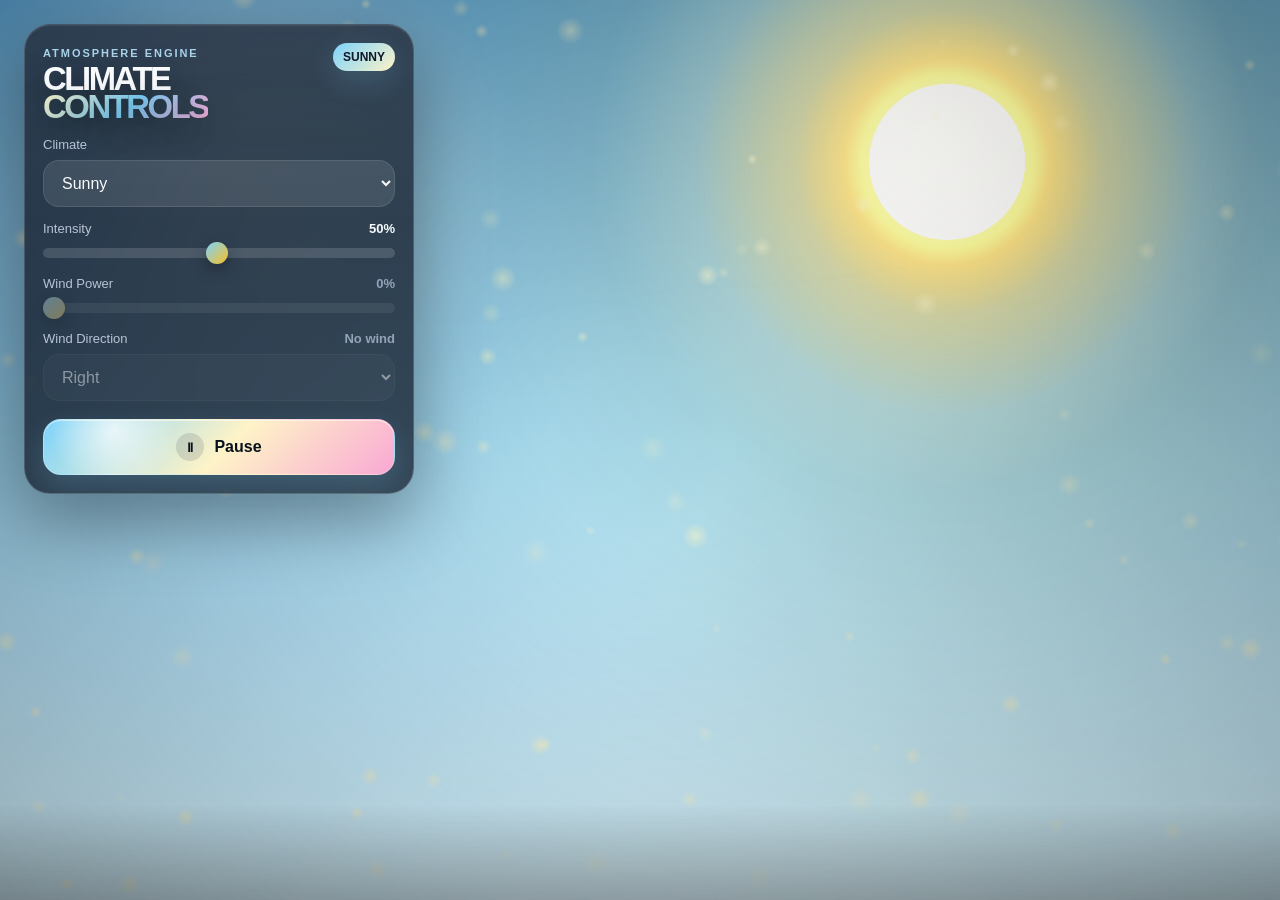
==== commit 84232545: "Dependência entre HTML e a Classe foi removida, agora classe e HTML são independentes, HTML consome " ====
--- a/index.html
+++ b/index.html
@@ -17,12 +17,59 @@
     <div class="scene-glow" aria-hidden="true"></div>
     <div class="ground" aria-hidden="true"></div>
 
-    <div class="desert-easter-egg" aria-hidden="true">
-        <div class="cactus-shadow"></div>
-        <div class="cactus">
-            <span class="cactus-arm cactus-arm-left"></span>
-            <span class="cactus-arm cactus-arm-right"></span>
-            <span class="cactus-flower"></span>
+    <div class="desert-cacti" aria-hidden="true">
+        <div class="desert-easter-egg cactus-1">
+            <div class="cactus-shadow"></div>
+            <div class="cactus">
+                <span class="cactus-arm cactus-arm-left"></span>
+                <span class="cactus-arm cactus-arm-right"></span>
+                <span class="cactus-flower"></span>
+            </div>
+        </div>
+        <div class="desert-easter-egg cactus-2">
+            <div class="cactus-shadow"></div>
+            <div class="cactus cactus-small">
+                <span class="cactus-arm cactus-arm-right"></span>
+                <span class="cactus-flower"></span>
+            </div>
+        </div>
+        <div class="desert-easter-egg cactus-3">
+            <div class="cactus-shadow"></div>
+            <div class="cactus cactus-tall">
+                <span class="cactus-arm cactus-arm-left"></span>
+                <span class="cactus-arm cactus-arm-right"></span>
+                <span class="cactus-flower"></span>
+            </div>
+        </div>
+        <div class="desert-easter-egg cactus-4">
+            <div class="cactus-shadow"></div>
+            <div class="cactus cactus-small">
+                <span class="cactus-arm cactus-arm-left"></span>
+                <span class="cactus-flower"></span>
+            </div>
+        </div>
+        <div class="desert-easter-egg cactus-5">
+            <div class="cactus-shadow"></div>
+            <div class="cactus">
+                <span class="cactus-arm cactus-arm-left"></span>
+                <span class="cactus-arm cactus-arm-right"></span>
+                <span class="cactus-flower"></span>
+            </div>
+        </div>
+        <div class="desert-easter-egg cactus-6">
+            <div class="cactus-shadow"></div>
+            <div class="cactus cactus-small">
+                <span class="cactus-arm cactus-arm-right"></span>
+                <span class="cactus-flower"></span>
+            </div>
+        </div>
+        <div class="desert-easter-egg cactus-7">
+            <div class="cactus-shadow"></div>
+            <div class="cactus cactus-tall">
+                <span class="cactus-arm cactus-arm-left"></span>
+                <span class="cactus-arm cactus-arm-right"></span>
+                <span class="cactus-flower"></span>
+            </div>
         </div>
     </div>
 
--- a/style.css
+++ b/style.css
@@ -184,11 +184,11 @@
 }
 
 body.snow .scene-glow {
-  opacity: 0.76;
-  background:
-    radial-gradient(circle at 48% 105%, rgba(225, 244, 250, 0.28), transparent 44%),
-    radial-gradient(circle at 80% 12%, rgba(255, 255, 255, 0.12), transparent 28%),
-    linear-gradient(180deg, rgba(200, 224, 238, 0.08), rgba(255, 255, 255, 0.06) 42%, transparent 82%);
+  opacity: 0.62;
+  background:
+    radial-gradient(circle at 48% 106%, rgba(205, 232, 244, 0.20), transparent 44%),
+    radial-gradient(circle at 80% 12%, rgba(255, 255, 255, 0.10), transparent 28%),
+    linear-gradient(180deg, rgba(176, 203, 220, 0.07), rgba(210, 232, 242, 0.05) 42%, transparent 82%);
 }
 
 body.sandstorm .scene-glow {
@@ -213,10 +213,10 @@
 }
 
 body.snow .ground {
-  opacity: 0.50;
-  background:
-    linear-gradient(180deg, transparent, rgba(38, 63, 83, 0.18)),
-    radial-gradient(ellipse at center bottom, rgba(231, 245, 250, 0.30), transparent 72%);
+  opacity: 0.68;
+  background:
+    linear-gradient(180deg, transparent, rgba(12, 24, 34, 0.28)),
+    radial-gradient(ellipse at center bottom, rgba(160, 184, 196, 0.35), transparent 72%);
 }
 
 body.sandstorm .ground {
@@ -227,23 +227,44 @@
     radial-gradient(ellipse at center bottom, rgba(204, 132, 55, 0.52), transparent 74%);
 }
 
+.desert-cacti {
+  position: fixed;
+  inset: 0;
+  pointer-events: none;
+  z-index: 3;
+  opacity: 0;
+  transition: opacity 0.55s ease;
+}
+
+body.sandstorm .desert-cacti {
+  opacity: 1;
+}
+
 .desert-easter-egg {
   position: fixed;
-  right: 11%;
-  bottom: 66px;
   width: 92px;
   height: 184px;
   pointer-events: none;
-  z-index: 3;
-  opacity: 0;
+  transform: scale(var(--cactus-scale, 1));
   transform-origin: 50% 100%;
-  transition: opacity 0.55s ease;
 }
 
 body.sandstorm .desert-easter-egg {
-  opacity: 1;
   animation: cactusResist 1.45s ease-in-out infinite alternate;
 }
+
+body.is-paused .desert-easter-egg,
+body.is-paused .cactus-flower {
+  animation-play-state: paused !important;
+}
+
+.cactus-1 { left: 7%; bottom: 54px; --cactus-scale: 0.78; animation-delay: -0.2s; }
+.cactus-2 { left: 19%; bottom: 42px; --cactus-scale: 0.54; animation-delay: -0.8s; }
+.cactus-3 { left: 34%; bottom: 58px; --cactus-scale: 0.92; animation-delay: -0.35s; }
+.cactus-4 { left: 50%; bottom: 40px; --cactus-scale: 0.62; animation-delay: -1.1s; }
+.cactus-5 { left: 66%; bottom: 62px; --cactus-scale: 0.82; animation-delay: -0.55s; }
+.cactus-6 { left: 79%; bottom: 38px; --cactus-scale: 0.55; animation-delay: -1.25s; }
+.cactus-7 { left: 88%; bottom: 66px; --cactus-scale: 1; animation-delay: -0.72s; }
 
 .cactus-shadow {
   position: absolute;
@@ -272,6 +293,16 @@
     0 12px 24px rgba(0, 0, 0, 0.25);
 }
 
+.cactus-small {
+  height: 104px;
+  width: 24px;
+  left: 36px;
+}
+
+.cactus-tall {
+  height: 166px;
+}
+
 .cactus::before,
 .cactus::after {
   content: "";
@@ -296,12 +327,20 @@
     linear-gradient(180deg, #318d58, #1f6a43);
 }
 
+.cactus-small .cactus-arm {
+  width: 19px;
+  height: 44px;
+}
+
 .cactus-arm-left {
   left: -22px;
   top: 54px;
   transform: rotate(-8deg);
 }
 
+.cactus-small .cactus-arm-left { top: 42px; }
+.cactus-tall .cactus-arm-left { top: 66px; }
+
 .cactus-arm-left::after,
 .cactus-arm-right::after {
   content: "";
@@ -322,6 +361,9 @@
   top: 74px;
   transform: rotate(10deg);
 }
+
+.cactus-small .cactus-arm-right { top: 48px; }
+.cactus-tall .cactus-arm-right { top: 86px; }
 
 .cactus-arm-right::after {
   left: -14px;
@@ -343,9 +385,13 @@
   animation: flowerShake 0.34s ease-in-out infinite alternate;
 }
 
+.cactus-small .cactus-flower {
+  transform: scale(0.8);
+}
+
 @keyframes cactusResist {
-  from { transform: skewX(-3deg) translateX(0); }
-  to { transform: skewX(-9deg) translateX(-6px); }
+  from { transform: scale(var(--cactus-scale, 1)) skewX(-3deg) translateX(0); }
+  to { transform: scale(var(--cactus-scale, 1)) skewX(-9deg) translateX(-6px); }
 }
 
 @keyframes flowerShake {
@@ -499,18 +545,45 @@
   line-height: 1;
 }
 
-@media (max-width: 720px) {
+@media (max-width: 1024px), (max-height: 640px) {
+  body {
+    background:
+      radial-gradient(circle at 20% 20%, rgba(125, 211, 252, 0.18), transparent 28%),
+      radial-gradient(circle at 80% 12%, rgba(251, 191, 36, 0.12), transparent 30%),
+      linear-gradient(180deg, #07111f, #111827 58%, #0f172a) !important;
+  }
+
   body::before {
-    content: "Use uma tela maior para visualizar os controles climáticos.";
+    content: "";
     position: fixed;
     inset: 0;
-    display: grid;
-    place-items: center;
-    padding: 30px;
+    display: block;
+    background:
+      linear-gradient(135deg, rgba(125, 211, 252, 0.16), transparent 35%),
+      radial-gradient(circle at center, rgba(255, 255, 255, 0.08), transparent 42%);
+    z-index: 998;
+  }
+
+  body::after {
+    content: "Tela pequena detectada. Para uma experiência melhor, acesse em um aparelho com tela maior ou ative a opção ‘Exibir como computador’ no navegador.";
+    position: fixed;
+    left: 50%;
+    top: 50%;
+    transform: translate(-50%, -50%);
+    width: min(86vw, 520px);
+    padding: 30px 26px;
+    border-radius: 28px;
+    border: 1px solid rgba(255, 255, 255, 0.18);
+    background:
+      linear-gradient(180deg, rgba(255,255,255,0.08), transparent 45%),
+      rgba(12, 18, 32, 0.88);
+    backdrop-filter: blur(20px);
+    color: white;
     text-align: center;
-    font-weight: 800;
-    background: #0f172a;
-    color: white;
+    font-weight: 850;
+    font-size: clamp(1rem, 3.6vw, 1.28rem);
+    line-height: 1.45;
+    box-shadow: 0 30px 90px rgba(0, 0, 0, 0.48);
     z-index: 999;
   }
 
@@ -519,7 +592,7 @@
   .flash,
   .scene-glow,
   .ground,
-  .desert-easter-egg,
+  .desert-cacti,
   aside.panel {
     display: none;
   }
